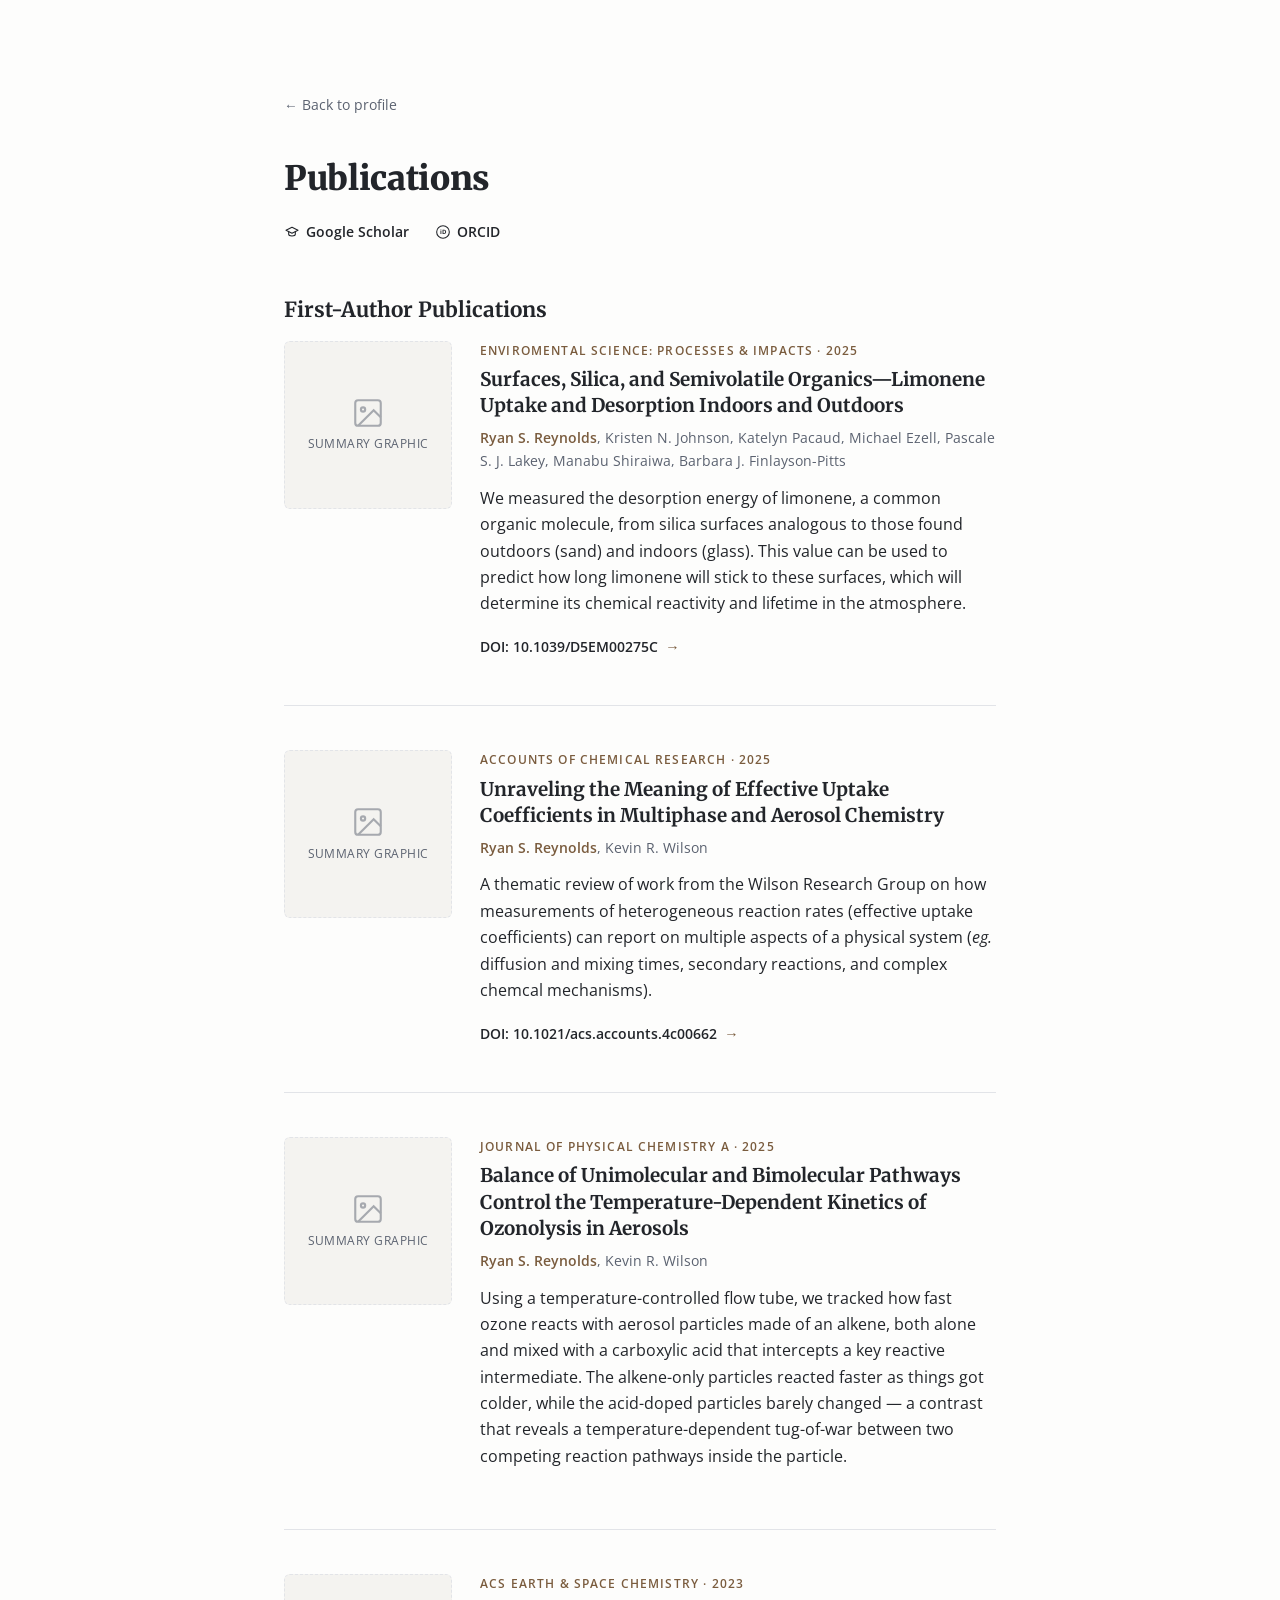
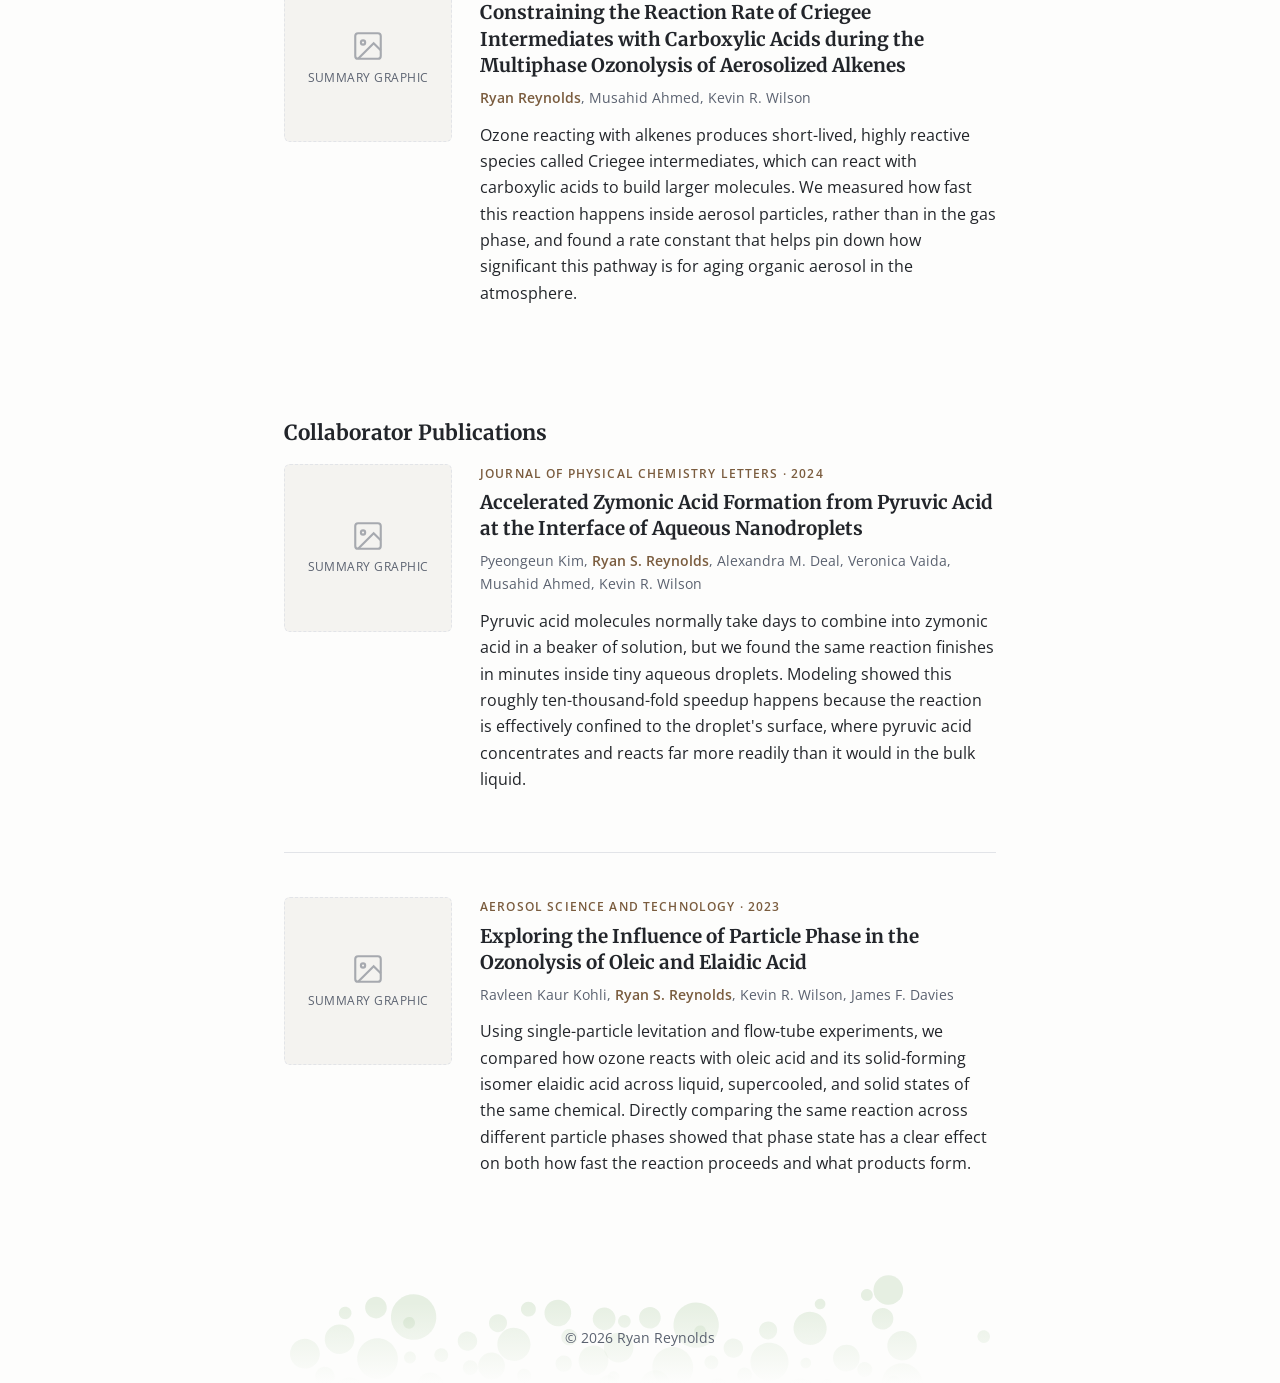
==== publications.html @ f18f8791 "Redesign homepage and add publications page Archive previous index.html, replace with new profile la" ====
<!DOCTYPE html>
<html lang="en">
<head>
<meta charset="UTF-8">
<meta name="viewport" content="width=device-width, initial-scale=1.0">
<title>Publications | Ryan Reynolds</title>
<link rel="preconnect" href="https://fonts.googleapis.com">
<link rel="preconnect" href="https://fonts.gstatic.com" crossorigin>
<link href="https://fonts.googleapis.com/css2?family=Merriweather:wght@400;700;900&family=Open+Sans:wght@400;500;600&display=swap" rel="stylesheet">
<style>
  :root {
    --ink: #22252a;
    --muted: #5b6270;
    --rule: #e2e4e8;
    --paper: #fdfdfc;
    --accent: #7a5c3e;
    --panel: #f4f3f0;
  }

  * { box-sizing: border-box; }

  html { -webkit-font-smoothing: antialiased; }

  body {
    margin: 0;
    background: var(--paper);
    color: var(--ink);
    font-family: 'Open Sans', -apple-system, sans-serif;
    font-size: 17px;
    line-height: 1.7;
  }

  .wrap {
    max-width: 760px;
    margin: 0 auto;
    padding: 10vh 24px 1em;
  }

  .back {
    display: inline-block;
    margin-bottom: 2.4em;
    font-size: 0.85rem;
    color: var(--muted);
    text-decoration: none;
    border-bottom: 1px solid transparent;
    transition: border-color 0.15s ease, color 0.15s ease;
  }

  .back:hover {
    color: var(--accent);
    border-color: rgba(122, 92, 62, 0.35);
  }

  h1 {
    font-family: 'Merriweather', Georgia, serif;
    font-weight: 900;
    font-size: 2.1rem;
    letter-spacing: -0.01em;
    margin: 0 0 0.4em;
    color: var(--ink);
  }

  p.intro {
    margin: 0 0 1.4em;
    color: var(--muted);
    max-width: 46ch;
  }

  .profile-links {
    display: flex;
    gap: 1.5em;
    margin: 0 0 2.8em;
  }

  .profile-links a {
    display: inline-flex;
    align-items: center;
    gap: 0.45em;
    font-size: 0.88rem;
    font-weight: 600;
    color: var(--ink);
    text-decoration: none;
    border-bottom: 1px solid transparent;
    transition: border-color 0.15s ease, color 0.15s ease;
  }

  .profile-links svg {
    width: 16px;
    height: 16px;
    flex-shrink: 0;
  }

  .profile-links a:hover {
    color: var(--accent);
    border-color: rgba(122, 92, 62, 0.35);
  }

  h2.section-heading {
    font-family: 'Merriweather', Georgia, serif;
    font-weight: 700;
    font-size: 1.3rem;
    margin: 2.4em 0 0.6em;
    color: var(--ink);
  }

  h2.section-heading:first-of-type {
    margin-top: 0;
  }

  /* ---- Publication entries ---- */

  .pub-list {
    list-style: none;
    margin: 0;
    padding: 0;
  }

  .pub {
    display: grid;
    grid-template-columns: 168px 1fr;
    gap: 28px;
    padding: 2.6em 0;
    border-bottom: 1px solid var(--rule);
  }

  .pub:first-child {
    padding-top: 0;
  }

  .pub:last-child {
    border-bottom: none;
  }

  .pub-figure {
    width: 168px;
    height: 168px;
    border-radius: 6px;
    overflow: hidden;
    background: var(--panel);
    border: 1px solid var(--rule);
    display: flex;
    align-items: center;
    justify-content: center;
  }

  .pub-figure img {
    width: 100%;
    height: 100%;
    object-fit: cover;
    display: block;
  }

  /* Placeholder styling — remove once a real <img> is dropped in */
  .pub-figure.placeholder {
    flex-direction: column;
    gap: 0.4em;
    border-style: dashed;
    color: var(--muted);
    font-size: 0.72rem;
    text-align: center;
    letter-spacing: 0.04em;
    text-transform: uppercase;
    padding: 1em;
  }

  .pub-figure.placeholder svg {
    width: 34px;
    height: 34px;
    opacity: 0.5;
  }

  .pub-body {
    min-width: 0;
  }

  .pub-kicker {
    font-family: 'Open Sans', sans-serif;
    font-size: 0.72rem;
    font-weight: 600;
    letter-spacing: 0.1em;
    text-transform: uppercase;
    color: var(--accent);
    margin: 0 0 0.5em;
  }

  .pub-title {
    font-family: 'Merriweather', Georgia, serif;
    font-weight: 700;
    font-size: 1.18rem;
    line-height: 1.4;
    margin: 0 0 0.4em;
    color: var(--ink);
  }

  .pub-title a {
    color: inherit;
    text-decoration: none;
  }

  .pub-title a:hover {
    text-decoration: underline;
    text-decoration-color: rgba(34, 37, 42, 0.35);
  }

  .pub-byline {
    margin: 0 0 0.9em;
    font-size: 0.85rem;
    color: var(--muted);
  }

  .pub-byline .me {
    color: var(--accent);
    font-weight: 600;
  }

  .pub-synopsis {
    margin: 0 0 1em;
    color: var(--ink);
    font-size: 0.97rem;
  }

  .pub-link {
    display: inline-flex;
    align-items: center;
    gap: 0.5em;
    font-size: 0.9rem;
    font-weight: 600;
    color: var(--ink);
    text-decoration: none;
  }

  .pub-link::after {
    content: "→";
    font-weight: 400;
    color: var(--accent);
    transition: transform 0.15s ease;
  }

  .pub-link:hover::after {
    transform: translateX(3px);
  }

  @media (max-width: 560px) {
    .wrap { padding: 7vh 20px 1em; }
    h1 { font-size: 1.75rem; }
    .pub {
      grid-template-columns: 1fr;
      gap: 16px;
      padding: 2.2em 0;
    }
    .pub-figure,
    .pub-figure.placeholder {
      width: 100%;
      height: 200px;
    }
  }

  /* ---- Footer (matches the profile page) ---- */

  footer {
    position: relative;
    margin-top: 0.25em;
    padding: 4em 24px 2em;
    display: flex;
    align-items: flex-end;
    justify-content: center;
    overflow: hidden;
    background-image: url('greenCircle_particlebgrd.svg');
    background-repeat: no-repeat;
    background-position: center -2.5em;
    background-size: 700px;
  }


  /* Bottom fade: fixed height (not %), so it only visibly kicks in when
     the footer is short enough to clip the image partway through. When
     the footer is tall enough to show the full image, this sits below
     it in already-blank space and has no visible effect. */
  footer::after {
    content: "";
    position: absolute;
    left: 0;
    right: 0;
    bottom: 0;
    height: 80px;
    background: linear-gradient(to bottom, rgba(253, 253, 252, 0) 0%, var(--paper) 100%);
    pointer-events: none;
  }

  footer p {
    position: relative;
    z-index: 1;
    margin: 0 auto;
    width: 100%;
    max-width: 620px;
    font-size: 0.85rem;
    color: var(--muted);
    text-align: center;
  }
</style>
</head>
<body>
  <div class="wrap">
    <a class="back" href="index.html">&larr; Back to profile</a>

    <h1>Publications</h1>
    <!-- <p class="intro">A running list of research projects and papers, each with a short synopsis and a link to the full text.</p> -->

    <div class="profile-links">
      <a href="https://scholar.google.com/citations?user=LWUxNXUAAAAJ" target="_blank" rel="noopener">
        <svg viewBox="0 0 24 24" fill="none" stroke="currentColor" stroke-width="1.6" stroke-linecap="round" stroke-linejoin="round">
          <path d="M3 9.5L12 5l9 4.5-9 4.5-9-4.5z"/>
          <path d="M7 11.5v4c0 1.4 2.2 2.5 5 2.5s5-1.1 5-2.5v-4"/>
        </svg>
        Google Scholar
      </a>
      <a href="https://orcid.org/0000-0002-6513-6377" target="_blank" rel="noopener">
        <svg viewBox="0 0 24 24" fill="none" stroke="currentColor" stroke-width="1.6">
          <circle cx="12" cy="12" r="9.5"/>
          <text x="12" y="15.6" text-anchor="middle" font-size="8.5" font-family="'Open Sans', sans-serif" font-weight="700" fill="currentColor" stroke="none">iD</text>
        </svg>
        ORCID
      </a>
    </div>

    <h2 class="section-heading">First-Author Publications</h2>
    <ul class="pub-list">

      <li class="pub">
        <div class="pub-figure placeholder">
          <svg viewBox="0 0 24 24" fill="none" stroke="currentColor" stroke-width="1.5">
            <rect x="3" y="3" width="18" height="18" rx="2"/>
            <circle cx="8.5" cy="9.5" r="1.5"/>
            <path d="M21 15l-5-5L5 21"/>
          </svg>
          <span>Summary graphic</span>
        </div>
        <div class="pub-body">
          <p class="pub-kicker">Enviromental Science: Processes & Impacts &middot; 2025</p>
          <h3 class="pub-title"><a href="https://doi.org/10.1039/D5EM00275C" target="_blank" rel="noopener">Surfaces, Silica, and Semivolatile Organics—Limonene Uptake and Desorption Indoors and Outdoors</a></h3>
          <p class="pub-byline"><span class="me">Ryan S. Reynolds</span>, Kristen N. Johnson, Katelyn Pacaud, Michael Ezell, Pascale S. J. Lakey, Manabu Shiraiwa, Barbara J. Finlayson-Pitts</p>
          <p class="pub-synopsis">We measured the desorption energy of limonene, a common organic molecule, from silica surfaces analogous to those found outdoors (sand) and indoors (glass). This value can be used to predict how long limonene will stick to these surfaces, which will determine its chemical reactivity and lifetime in the atmosphere.</p>
          <a class="pub-link" href="https://doi.org/10.1039/D5EM00275C" target="_blank" rel="noopener">DOI: 10.1039/D5EM00275C</a>
        </div>
      </li>

      <li class="pub">
        <div class="pub-figure placeholder">
          <svg viewBox="0 0 24 24" fill="none" stroke="currentColor" stroke-width="1.5">
            <rect x="3" y="3" width="18" height="18" rx="2"/>
            <circle cx="8.5" cy="9.5" r="1.5"/>
            <path d="M21 15l-5-5L5 21"/>
          </svg>
          <span>Summary graphic</span>
        </div>
        <div class="pub-body">
          <p class="pub-kicker">Accounts of Chemical Research &middot; 2025</p>
          <h3 class="pub-title"><a href="https://doi.org/10.1021/acs.accounts.4c00662" target="_blank" rel="noopener">Unraveling the Meaning of Effective Uptake Coefficients in Multiphase and Aerosol Chemistry</a></h3>
          <p class="pub-byline"><span class="me">Ryan S. Reynolds</span>, Kevin R. Wilson</p>
          <p class="pub-synopsis">A thematic review of work from the Wilson Research Group on how measurements of heterogeneous reaction rates (effective uptake coefficients) can report on multiple aspects of a physical system (<i>eg.</i> diffusion and mixing times, secondary reactions, and complex chemcal mechanisms).</p>
          <a class="pub-link" href="https://doi.org/10.1021/acs.accounts.4c00662" target="_blank" rel="noopener">DOI: 10.1021/acs.accounts.4c00662</a>
        </div>
      </li>

      <li class="pub">
        <div class="pub-figure placeholder">
          <svg viewBox="0 0 24 24" fill="none" stroke="currentColor" stroke-width="1.5">
            <rect x="3" y="3" width="18" height="18" rx="2"/>
            <circle cx="8.5" cy="9.5" r="1.5"/>
            <path d="M21 15l-5-5L5 21"/>
          </svg>
          <span>Summary graphic</span>
        </div>
        <div class="pub-body">
          <p class="pub-kicker">Journal of Physical Chemistry A &middot; 2025</p>
          <h3 class="pub-title"><a href="https://doi.org/10.1021/acs.jpca.4c06885" target="_blank" rel="noopener">Balance of Unimolecular and Bimolecular Pathways Control the Temperature-Dependent Kinetics of Ozonolysis in Aerosols</a></h3>
          <p class="pub-byline"><span class="me">Ryan S. Reynolds</span>, Kevin R. Wilson</p>
          <p class="pub-synopsis">Using a temperature-controlled flow tube, we tracked how fast ozone reacts with aerosol particles made of an alkene, both alone and mixed with a carboxylic acid that intercepts a key reactive intermediate. The alkene-only particles reacted faster as things got colder, while the acid-doped particles barely changed — a contrast that reveals a temperature-dependent tug-of-war between two competing reaction pathways inside the particle.</p>
        </div>
      </li>

      <li class="pub">
        <div class="pub-figure placeholder">
          <svg viewBox="0 0 24 24" fill="none" stroke="currentColor" stroke-width="1.5">
            <rect x="3" y="3" width="18" height="18" rx="2"/>
            <circle cx="8.5" cy="9.5" r="1.5"/>
            <path d="M21 15l-5-5L5 21"/>
          </svg>
          <span>Summary graphic</span>
        </div>
        <div class="pub-body">
          <p class="pub-kicker">ACS Earth & Space Chemistry &middot; 2023</p>
          <h3 class="pub-title"><a href="https://doi.org/10.1021/acsearthspacechem.3c00026" target="_blank" rel="noopener">Constraining the Reaction Rate of Criegee Intermediates with Carboxylic Acids during the Multiphase Ozonolysis of Aerosolized Alkenes</a></h3>
          <p class="pub-byline"><span class="me">Ryan Reynolds</span>, Musahid Ahmed, Kevin R. Wilson</p>
          <p class="pub-synopsis">Ozone reacting with alkenes produces short-lived, highly reactive species called Criegee intermediates, which can react with carboxylic acids to build larger molecules. We measured how fast this reaction happens inside aerosol particles, rather than in the gas phase, and found a rate constant that helps pin down how significant this pathway is for aging organic aerosol in the atmosphere.</p>
        </div>
      </li>
    </ul>

    <h2 class="section-heading">Collaborator Publications</h2>
    <ul class="pub-list">
      <li class="pub">
        <div class="pub-figure placeholder">
          <svg viewBox="0 0 24 24" fill="none" stroke="currentColor" stroke-width="1.5">
            <rect x="3" y="3" width="18" height="18" rx="2"/>
            <circle cx="8.5" cy="9.5" r="1.5"/>
            <path d="M21 15l-5-5L5 21"/>
          </svg>
          <span>Summary graphic</span>
        </div>
        <div class="pub-body">
          <p class="pub-kicker">Journal of Physical Chemistry Letters &middot; 2024</p>
          <h3 class="pub-title"><a href="https://doi.org/10.1021/acs.jpclett.4c02736" target="_blank" rel="noopener">Accelerated Zymonic Acid Formation from Pyruvic Acid at the Interface of Aqueous Nanodroplets</a></h3>
          <p class="pub-byline">Pyeongeun Kim, <span class="me">Ryan S. Reynolds</span>, Alexandra M. Deal, Veronica Vaida, Musahid Ahmed, Kevin R. Wilson</p>
          <p class="pub-synopsis">Pyruvic acid molecules normally take days to combine into zymonic acid in a beaker of solution, but we found the same reaction finishes in minutes inside tiny aqueous droplets. Modeling showed this roughly ten-thousand-fold speedup happens because the reaction is effectively confined to the droplet's surface, where pyruvic acid concentrates and reacts far more readily than it would in the bulk liquid.</p>
        </div>
      </li>

      <li class="pub">
        <div class="pub-figure placeholder">
          <svg viewBox="0 0 24 24" fill="none" stroke="currentColor" stroke-width="1.5">
            <rect x="3" y="3" width="18" height="18" rx="2"/>
            <circle cx="8.5" cy="9.5" r="1.5"/>
            <path d="M21 15l-5-5L5 21"/>
          </svg>
          <span>Summary graphic</span>
        </div>
        <div class="pub-body">
          <p class="pub-kicker">Aerosol Science and Technology &middot; 2023</p>
          <h3 class="pub-title"><a href="https://doi.org/10.1080/02786826.2023.2226183" target="_blank" rel="noopener">Exploring the Influence of Particle Phase in the Ozonolysis of Oleic and Elaidic Acid</a></h3>
          <p class="pub-byline">Ravleen Kaur Kohli, <span class="me">Ryan S. Reynolds</span>, Kevin R. Wilson, James F. Davies</p>
          <p class="pub-synopsis">Using single-particle levitation and flow-tube experiments, we compared how ozone reacts with oleic acid and its solid-forming isomer elaidic acid across liquid, supercooled, and solid states of the same chemical. Directly comparing the same reaction across different particle phases showed that phase state has a clear effect on both how fast the reaction proceeds and what products form.</p>
        </div>
      </li>

    </ul>
  </div>

  <footer>
    <p>&copy; 2026 Ryan Reynolds</p>
  </footer>
</body>
</html>
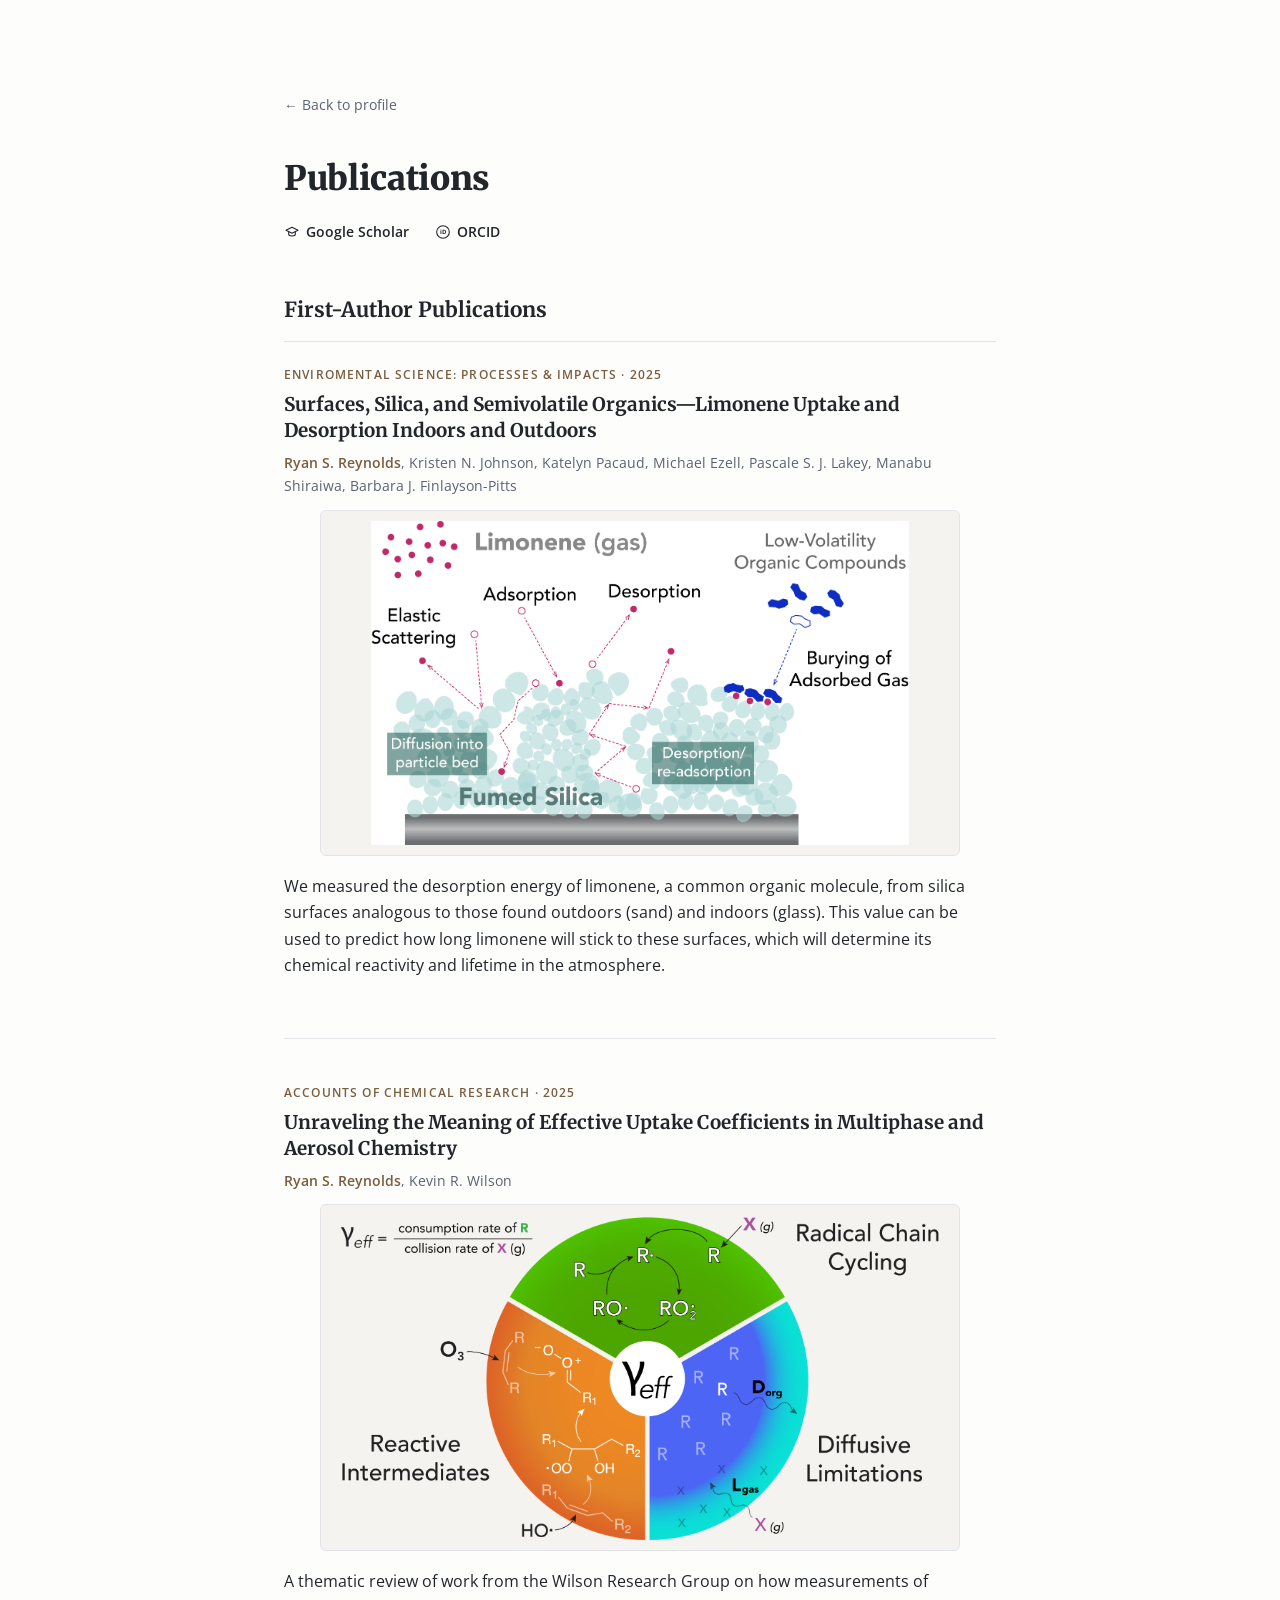
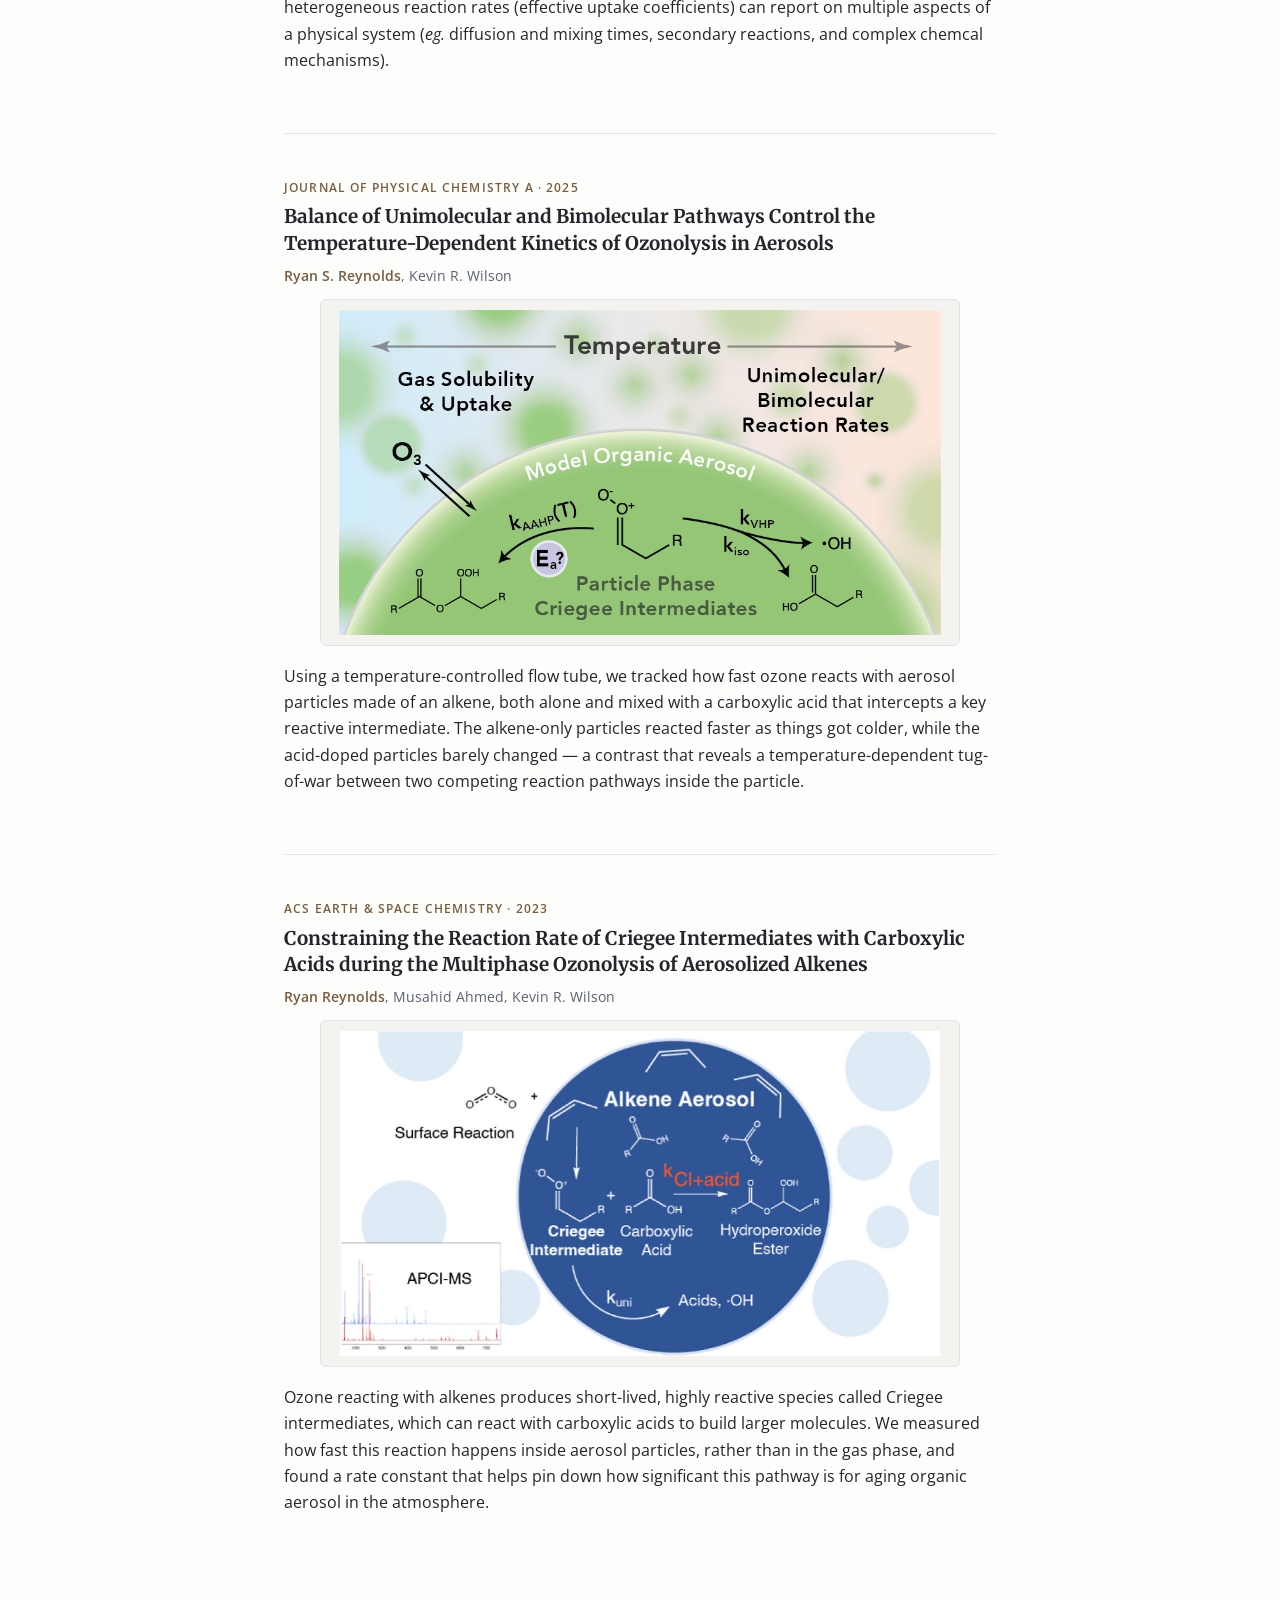
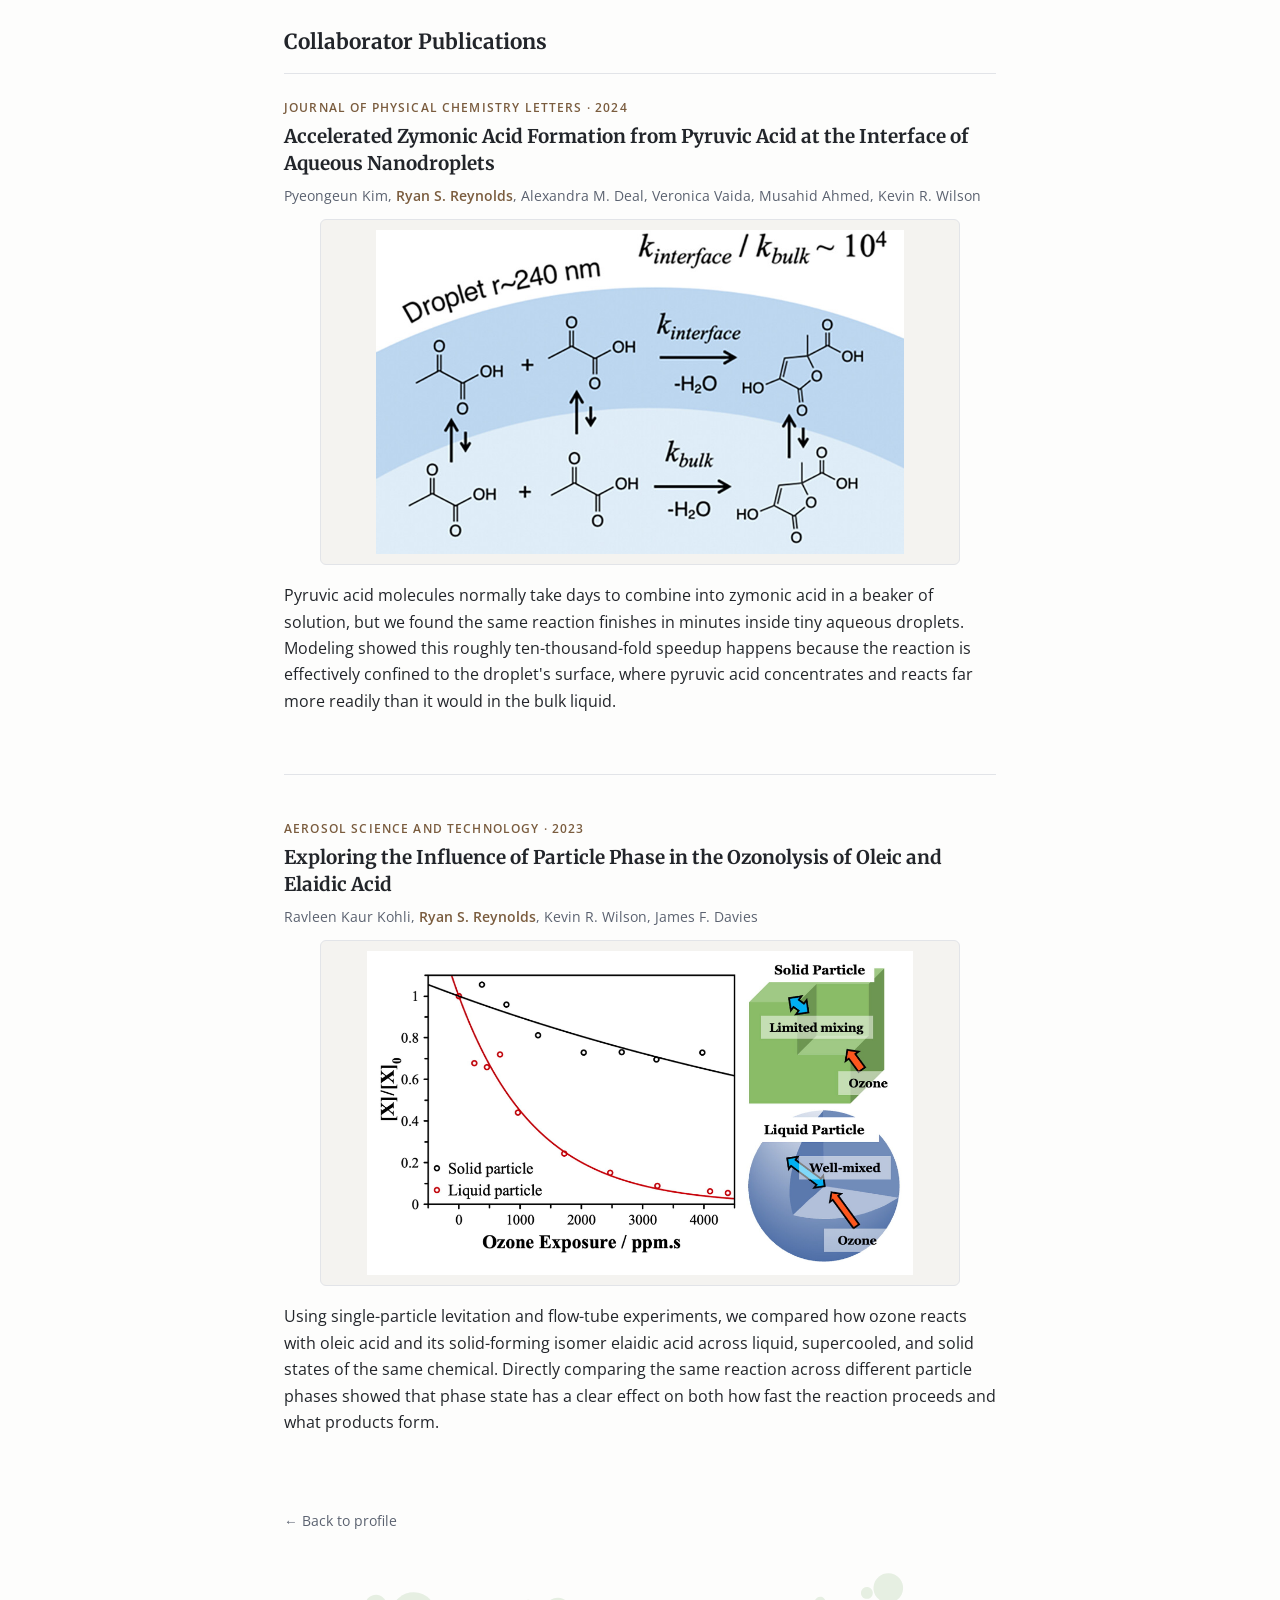
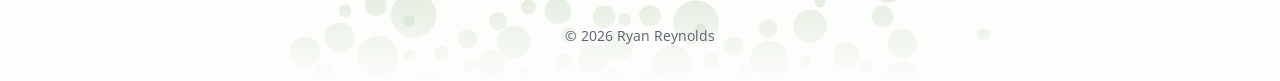
==== commit 209044e9: "Add publication figures and polish publications page layout Replace placeholder icons with each pape" ====
--- a/publications.html
+++ b/publications.html
@@ -46,6 +46,11 @@
     transition: border-color 0.15s ease, color 0.15s ease;
   }
 
+  .wrap > .back:last-child {
+    margin-top: 1em;
+    margin-bottom: 0;
+  }
+
   .back:hover {
     color: var(--accent);
     border-color: rgba(122, 92, 62, 0.35);
@@ -107,6 +112,12 @@
     margin-top: 0;
   }
 
+  h2.section-heading + hr {
+    border: none;
+    border-top: 1px solid var(--rule);
+    margin: 0 0 1.4em;
+  }
+
   /* ---- Publication entries ---- */
 
   .pub-list {
@@ -116,9 +127,6 @@
   }
 
   .pub {
-    display: grid;
-    grid-template-columns: 168px 1fr;
-    gap: 28px;
     padding: 2.6em 0;
     border-bottom: 1px solid var(--rule);
   }
@@ -132,41 +140,30 @@
   }
 
   .pub-figure {
-    width: 168px;
-    height: 168px;
+    display: flex;
+    width: 90%;
+    aspect-ratio: 1.85 / 1;
     border-radius: 6px;
     overflow: hidden;
     background: var(--panel);
     border: 1px solid var(--rule);
-    display: flex;
     align-items: center;
     justify-content: center;
+    margin: 0 auto 1em;
+    padding: 10px;
+    box-sizing: border-box;
+    transition: opacity 0.15s ease;
+  }
+
+  .pub-figure:hover {
+    opacity: 0.85;
   }
 
   .pub-figure img {
     width: 100%;
     height: 100%;
-    object-fit: cover;
+    object-fit: contain;
     display: block;
-  }
-
-  /* Placeholder styling — remove once a real <img> is dropped in */
-  .pub-figure.placeholder {
-    flex-direction: column;
-    gap: 0.4em;
-    border-style: dashed;
-    color: var(--muted);
-    font-size: 0.72rem;
-    text-align: center;
-    letter-spacing: 0.04em;
-    text-transform: uppercase;
-    padding: 1em;
-  }
-
-  .pub-figure.placeholder svg {
-    width: 34px;
-    height: 34px;
-    opacity: 0.5;
   }
 
   .pub-body {
@@ -244,14 +241,7 @@
     .wrap { padding: 7vh 20px 1em; }
     h1 { font-size: 1.75rem; }
     .pub {
-      grid-template-columns: 1fr;
-      gap: 16px;
       padding: 2.2em 0;
-    }
-    .pub-figure,
-    .pub-figure.placeholder {
-      width: 100%;
-      height: 200px;
     }
   }
 
@@ -324,116 +314,88 @@
     </div>
 
     <h2 class="section-heading">First-Author Publications</h2>
+    <hr>
     <ul class="pub-list">
 
       <li class="pub">
-        <div class="pub-figure placeholder">
-          <svg viewBox="0 0 24 24" fill="none" stroke="currentColor" stroke-width="1.5">
-            <rect x="3" y="3" width="18" height="18" rx="2"/>
-            <circle cx="8.5" cy="9.5" r="1.5"/>
-            <path d="M21 15l-5-5L5 21"/>
-          </svg>
-          <span>Summary graphic</span>
-        </div>
         <div class="pub-body">
           <p class="pub-kicker">Enviromental Science: Processes & Impacts &middot; 2025</p>
           <h3 class="pub-title"><a href="https://doi.org/10.1039/D5EM00275C" target="_blank" rel="noopener">Surfaces, Silica, and Semivolatile Organics—Limonene Uptake and Desorption Indoors and Outdoors</a></h3>
           <p class="pub-byline"><span class="me">Ryan S. Reynolds</span>, Kristen N. Johnson, Katelyn Pacaud, Michael Ezell, Pascale S. J. Lakey, Manabu Shiraiwa, Barbara J. Finlayson-Pitts</p>
+          <a class="pub-figure" href="https://doi.org/10.1039/D5EM00275C" target="_blank" rel="noopener">
+            <img src="assets/1-Limonene_SiOH_TOC.png" alt="Graphical summary of limonene uptake and desorption on silica surfaces">
+          </a>
           <p class="pub-synopsis">We measured the desorption energy of limonene, a common organic molecule, from silica surfaces analogous to those found outdoors (sand) and indoors (glass). This value can be used to predict how long limonene will stick to these surfaces, which will determine its chemical reactivity and lifetime in the atmosphere.</p>
-          <a class="pub-link" href="https://doi.org/10.1039/D5EM00275C" target="_blank" rel="noopener">DOI: 10.1039/D5EM00275C</a>
-        </div>
-      </li>
-
-      <li class="pub">
-        <div class="pub-figure placeholder">
-          <svg viewBox="0 0 24 24" fill="none" stroke="currentColor" stroke-width="1.5">
-            <rect x="3" y="3" width="18" height="18" rx="2"/>
-            <circle cx="8.5" cy="9.5" r="1.5"/>
-            <path d="M21 15l-5-5L5 21"/>
-          </svg>
-          <span>Summary graphic</span>
-        </div>
+        </div>
+      </li>
+
+      <li class="pub">
         <div class="pub-body">
           <p class="pub-kicker">Accounts of Chemical Research &middot; 2025</p>
           <h3 class="pub-title"><a href="https://doi.org/10.1021/acs.accounts.4c00662" target="_blank" rel="noopener">Unraveling the Meaning of Effective Uptake Coefficients in Multiphase and Aerosol Chemistry</a></h3>
           <p class="pub-byline"><span class="me">Ryan S. Reynolds</span>, Kevin R. Wilson</p>
+          <a class="pub-figure" href="https://doi.org/10.1021/acs.accounts.4c00662" target="_blank" rel="noopener">
+            <img src="assets/2-TOC_figure_ACR.png" alt="Graphical summary of effective uptake coefficients in multiphase and aerosol chemistry">
+          </a>
           <p class="pub-synopsis">A thematic review of work from the Wilson Research Group on how measurements of heterogeneous reaction rates (effective uptake coefficients) can report on multiple aspects of a physical system (<i>eg.</i> diffusion and mixing times, secondary reactions, and complex chemcal mechanisms).</p>
-          <a class="pub-link" href="https://doi.org/10.1021/acs.accounts.4c00662" target="_blank" rel="noopener">DOI: 10.1021/acs.accounts.4c00662</a>
-        </div>
-      </li>
-
-      <li class="pub">
-        <div class="pub-figure placeholder">
-          <svg viewBox="0 0 24 24" fill="none" stroke="currentColor" stroke-width="1.5">
-            <rect x="3" y="3" width="18" height="18" rx="2"/>
-            <circle cx="8.5" cy="9.5" r="1.5"/>
-            <path d="M21 15l-5-5L5 21"/>
-          </svg>
-          <span>Summary graphic</span>
-        </div>
+        </div>
+      </li>
+
+      <li class="pub">
         <div class="pub-body">
           <p class="pub-kicker">Journal of Physical Chemistry A &middot; 2025</p>
           <h3 class="pub-title"><a href="https://doi.org/10.1021/acs.jpca.4c06885" target="_blank" rel="noopener">Balance of Unimolecular and Bimolecular Pathways Control the Temperature-Dependent Kinetics of Ozonolysis in Aerosols</a></h3>
           <p class="pub-byline"><span class="me">Ryan S. Reynolds</span>, Kevin R. Wilson</p>
+          <a class="pub-figure" href="https://doi.org/10.1021/acs.jpca.4c06885" target="_blank" rel="noopener">
+            <img src="assets/3-Tri_Temperature_TOC.png" alt="Graphical summary of temperature-dependent ozonolysis kinetics in aerosols">
+          </a>
           <p class="pub-synopsis">Using a temperature-controlled flow tube, we tracked how fast ozone reacts with aerosol particles made of an alkene, both alone and mixed with a carboxylic acid that intercepts a key reactive intermediate. The alkene-only particles reacted faster as things got colder, while the acid-doped particles barely changed — a contrast that reveals a temperature-dependent tug-of-war between two competing reaction pathways inside the particle.</p>
         </div>
       </li>
 
       <li class="pub">
-        <div class="pub-figure placeholder">
-          <svg viewBox="0 0 24 24" fill="none" stroke="currentColor" stroke-width="1.5">
-            <rect x="3" y="3" width="18" height="18" rx="2"/>
-            <circle cx="8.5" cy="9.5" r="1.5"/>
-            <path d="M21 15l-5-5L5 21"/>
-          </svg>
-          <span>Summary graphic</span>
-        </div>
         <div class="pub-body">
           <p class="pub-kicker">ACS Earth & Space Chemistry &middot; 2023</p>
           <h3 class="pub-title"><a href="https://doi.org/10.1021/acsearthspacechem.3c00026" target="_blank" rel="noopener">Constraining the Reaction Rate of Criegee Intermediates with Carboxylic Acids during the Multiphase Ozonolysis of Aerosolized Alkenes</a></h3>
           <p class="pub-byline"><span class="me">Ryan Reynolds</span>, Musahid Ahmed, Kevin R. Wilson</p>
+          <a class="pub-figure" href="https://doi.org/10.1021/acsearthspacechem.3c00026" target="_blank" rel="noopener">
+            <img src="assets/4-CIAcid_TOC.jpeg" alt="Graphical summary of Criegee intermediate reaction rates with carboxylic acids in aerosolized alkene ozonolysis">
+          </a>
           <p class="pub-synopsis">Ozone reacting with alkenes produces short-lived, highly reactive species called Criegee intermediates, which can react with carboxylic acids to build larger molecules. We measured how fast this reaction happens inside aerosol particles, rather than in the gas phase, and found a rate constant that helps pin down how significant this pathway is for aging organic aerosol in the atmosphere.</p>
         </div>
       </li>
     </ul>
 
     <h2 class="section-heading">Collaborator Publications</h2>
+    <hr>
     <ul class="pub-list">
       <li class="pub">
-        <div class="pub-figure placeholder">
-          <svg viewBox="0 0 24 24" fill="none" stroke="currentColor" stroke-width="1.5">
-            <rect x="3" y="3" width="18" height="18" rx="2"/>
-            <circle cx="8.5" cy="9.5" r="1.5"/>
-            <path d="M21 15l-5-5L5 21"/>
-          </svg>
-          <span>Summary graphic</span>
-        </div>
         <div class="pub-body">
           <p class="pub-kicker">Journal of Physical Chemistry Letters &middot; 2024</p>
           <h3 class="pub-title"><a href="https://doi.org/10.1021/acs.jpclett.4c02736" target="_blank" rel="noopener">Accelerated Zymonic Acid Formation from Pyruvic Acid at the Interface of Aqueous Nanodroplets</a></h3>
           <p class="pub-byline">Pyeongeun Kim, <span class="me">Ryan S. Reynolds</span>, Alexandra M. Deal, Veronica Vaida, Musahid Ahmed, Kevin R. Wilson</p>
+          <a class="pub-figure" href="https://doi.org/10.1021/acs.jpclett.4c02736" target="_blank" rel="noopener">
+            <img src="assets/5-PyrZym_TOC.jpeg" alt="Graphical summary of accelerated zymonic acid formation from pyruvic acid at nanodroplet interfaces">
+          </a>
           <p class="pub-synopsis">Pyruvic acid molecules normally take days to combine into zymonic acid in a beaker of solution, but we found the same reaction finishes in minutes inside tiny aqueous droplets. Modeling showed this roughly ten-thousand-fold speedup happens because the reaction is effectively confined to the droplet's surface, where pyruvic acid concentrates and reacts far more readily than it would in the bulk liquid.</p>
         </div>
       </li>
 
       <li class="pub">
-        <div class="pub-figure placeholder">
-          <svg viewBox="0 0 24 24" fill="none" stroke="currentColor" stroke-width="1.5">
-            <rect x="3" y="3" width="18" height="18" rx="2"/>
-            <circle cx="8.5" cy="9.5" r="1.5"/>
-            <path d="M21 15l-5-5L5 21"/>
-          </svg>
-          <span>Summary graphic</span>
-        </div>
         <div class="pub-body">
           <p class="pub-kicker">Aerosol Science and Technology &middot; 2023</p>
           <h3 class="pub-title"><a href="https://doi.org/10.1080/02786826.2023.2226183" target="_blank" rel="noopener">Exploring the Influence of Particle Phase in the Ozonolysis of Oleic and Elaidic Acid</a></h3>
           <p class="pub-byline">Ravleen Kaur Kohli, <span class="me">Ryan S. Reynolds</span>, Kevin R. Wilson, James F. Davies</p>
+          <a class="pub-figure" href="https://doi.org/10.1080/02786826.2023.2226183" target="_blank" rel="noopener">
+            <img src="assets/6-EAOA_TOC.jpg" alt="Graphical summary of ozonolysis of oleic and elaidic acid across particle phases">
+          </a>
           <p class="pub-synopsis">Using single-particle levitation and flow-tube experiments, we compared how ozone reacts with oleic acid and its solid-forming isomer elaidic acid across liquid, supercooled, and solid states of the same chemical. Directly comparing the same reaction across different particle phases showed that phase state has a clear effect on both how fast the reaction proceeds and what products form.</p>
         </div>
       </li>
 
     </ul>
+
+    <a class="back" href="index.html">&larr; Back to profile</a>
   </div>
 
   <footer>
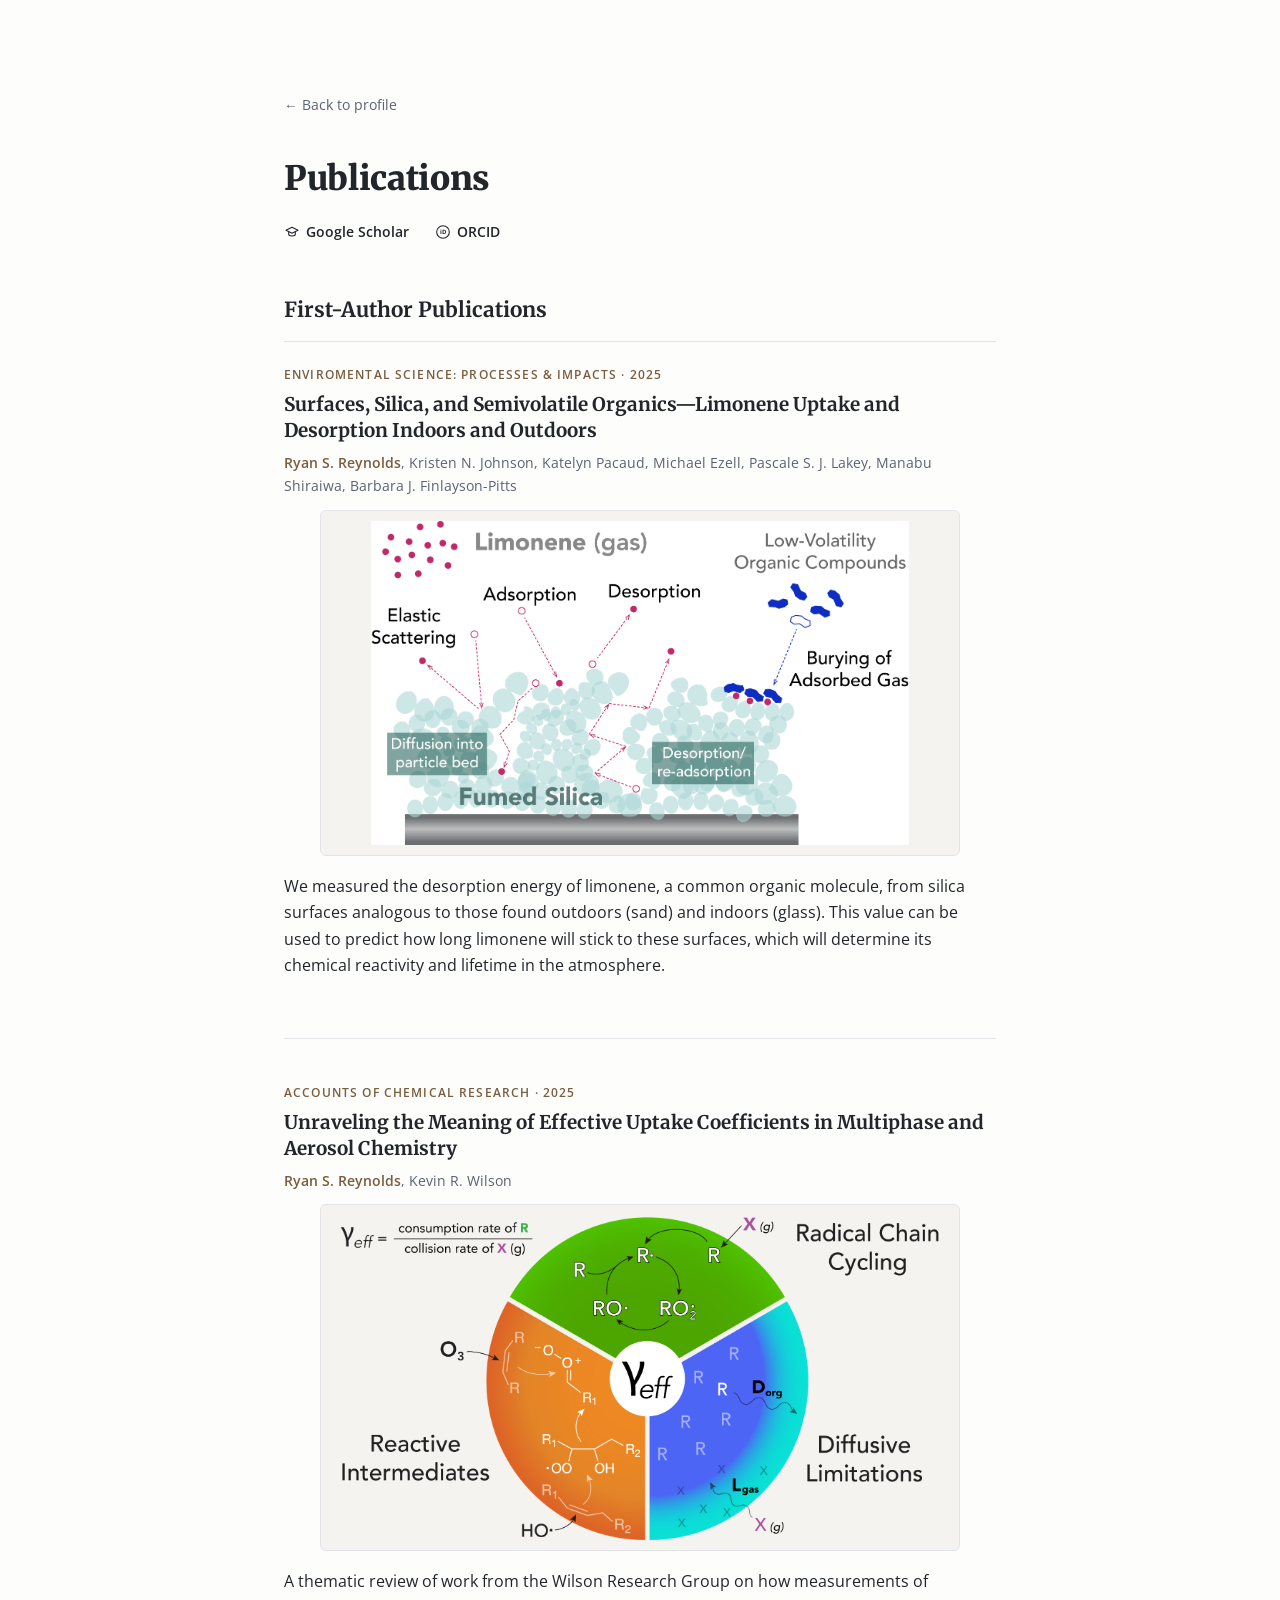
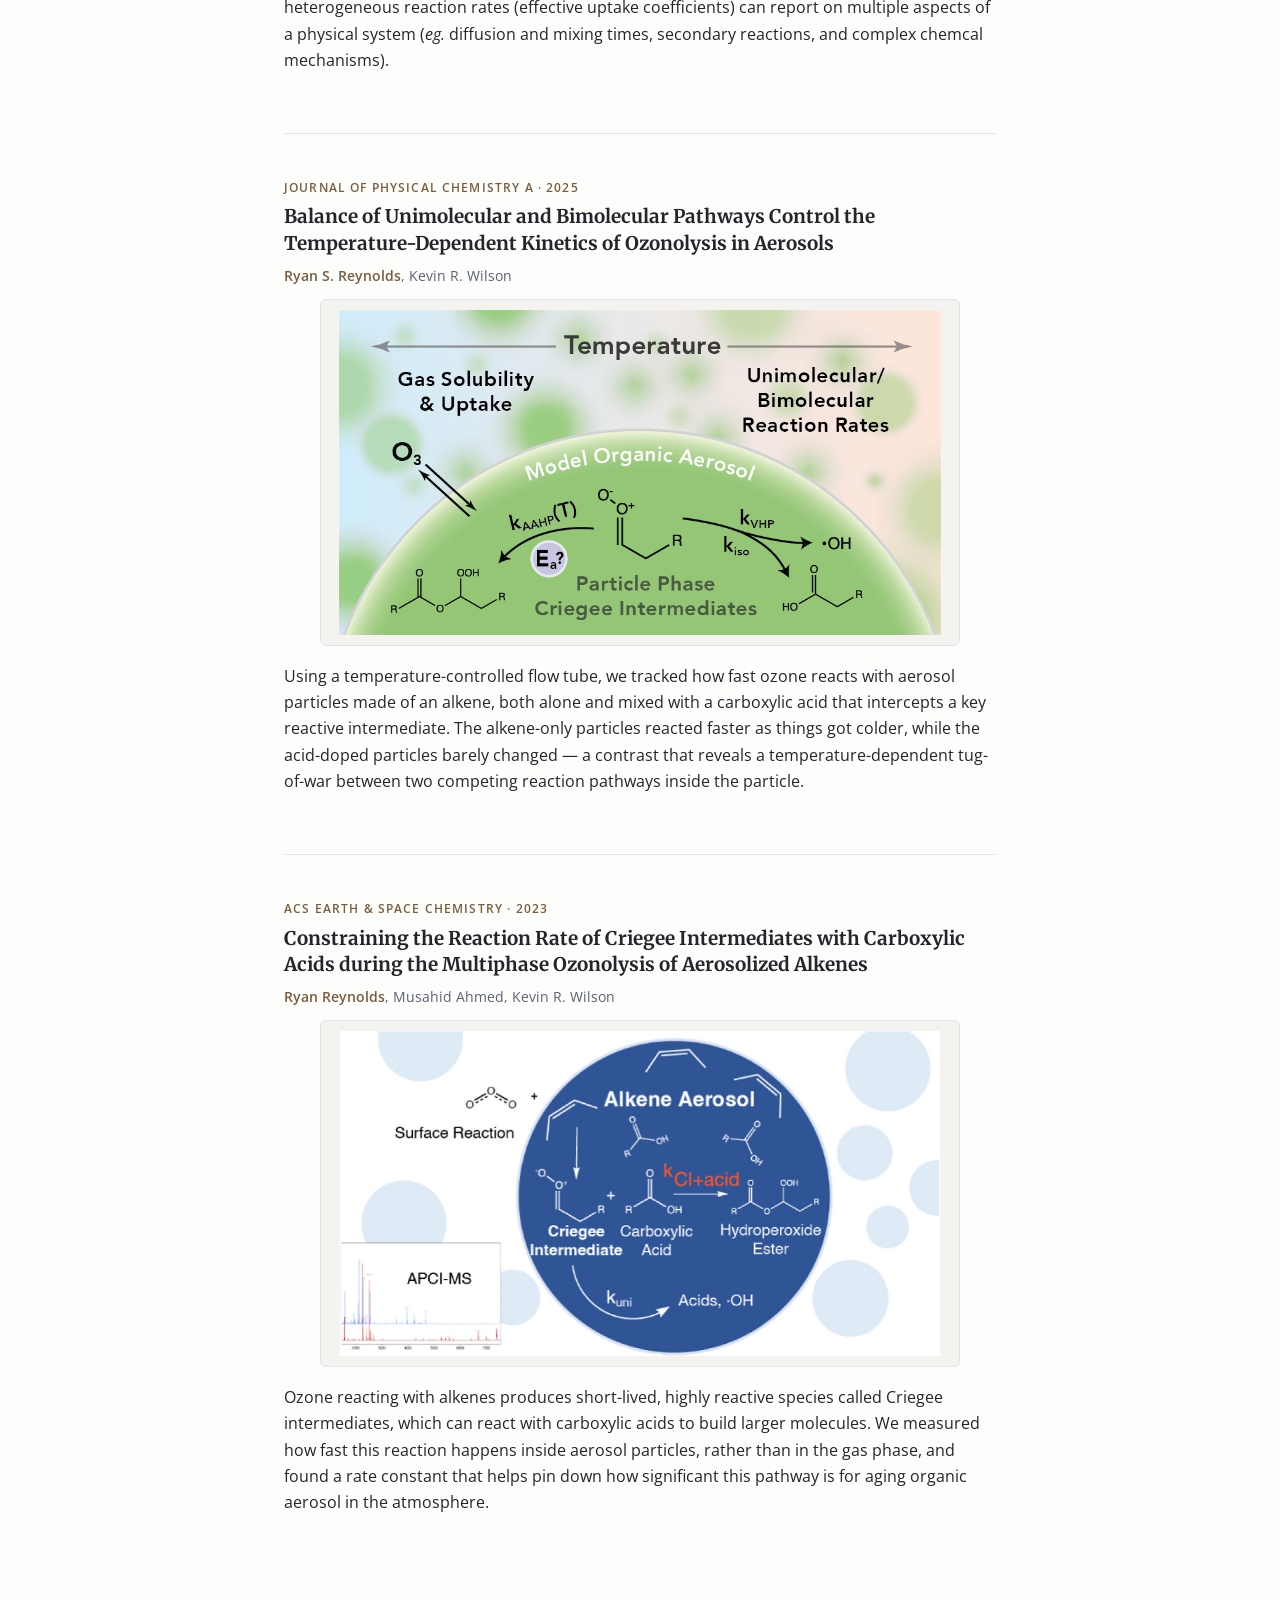
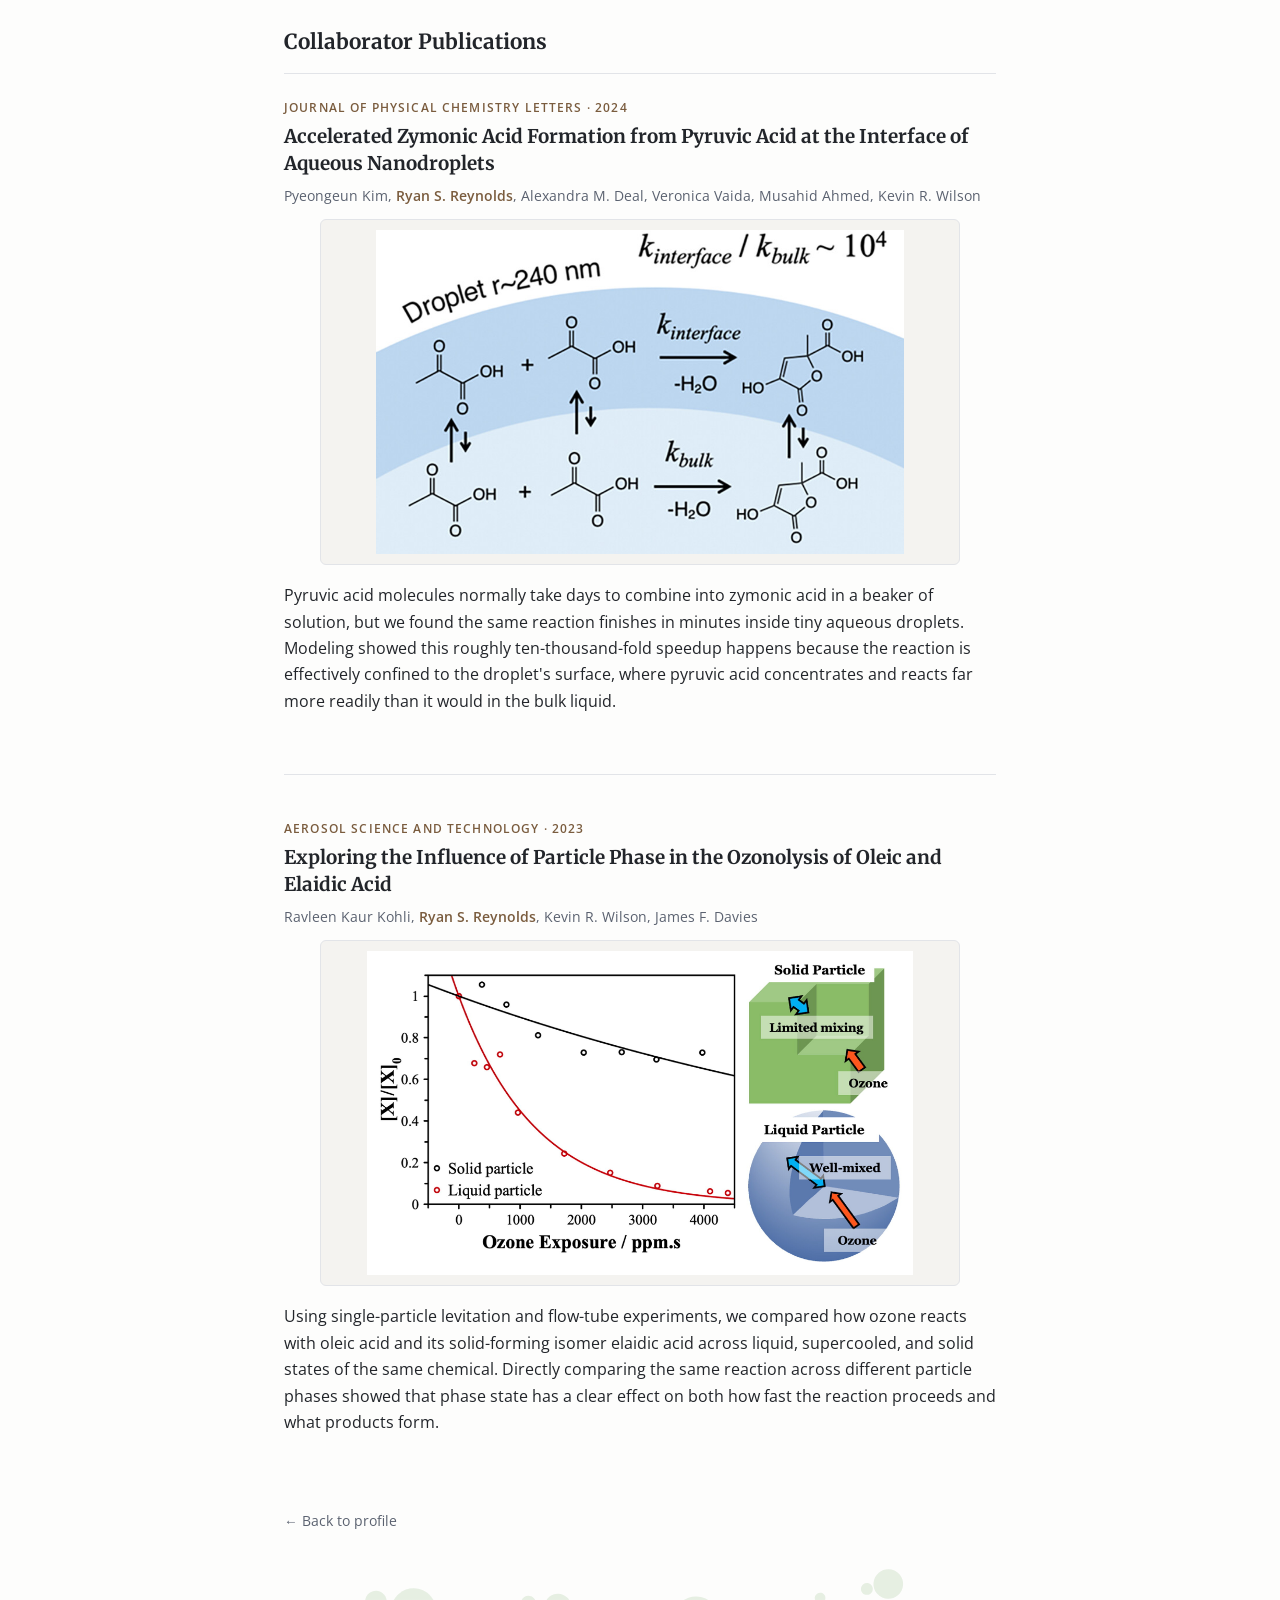
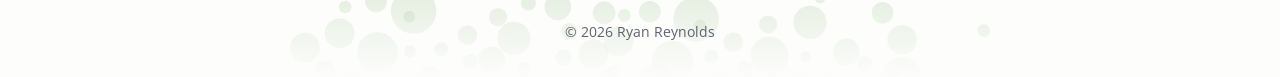
==== commit fc1ddfc0: "Add top margin to homepage footer, keep publications footer flush Give the index page footer 10vh of" ====
--- a/publications.html
+++ b/publications.html
@@ -249,7 +249,6 @@
 
   footer {
     position: relative;
-    margin-top: 0.25em;
     padding: 4em 24px 2em;
     display: flex;
     align-items: flex-end;
